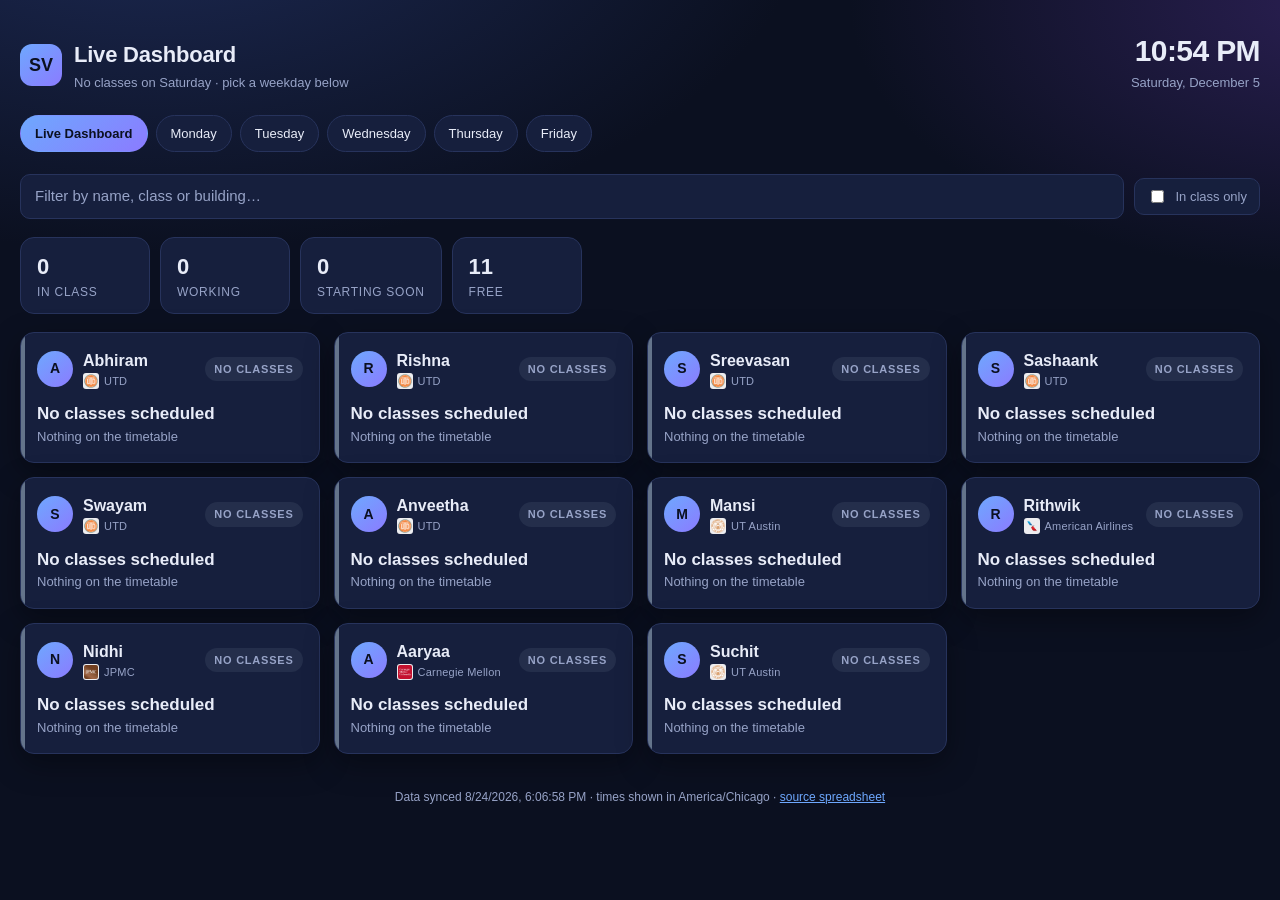
==== index.html @ 54a03b66 "intiial commit" ====
<!DOCTYPE html>
<html lang="en">
<head>
  <meta charset="utf-8" />
  <meta name="viewport" content="width=device-width, initial-scale=1" />
  <title>Live Dashboard &middot; Schedule Viewer</title>
  <meta name="description" content="Live view of who is in class right now and when they get out." />
  <link rel="stylesheet" href="./assets/styles.css" />
  <link rel="icon" href="data:image/svg+xml,<svg xmlns='http://www.w3.org/2000/svg' viewBox='0 0 100 100'><text y='.9em' font-size='90'>🗓️</text></svg>" />
</head>
<body>
  <div class="wrap">
    <header class="topbar">
      <div class="brand">
        <div class="brand-mark">SV</div>
        <div>
          <h1>Live Dashboard</h1>
          <p class="sub" id="sub">Loading&hellip;</p>
        </div>
      </div>
      <div class="clock">
        <div class="time" id="clock">--:--</div>
        <div class="date" id="date"></div>
      </div>
    </header>

    <nav class="nav" id="nav"></nav>

    <div class="toolbar">
      <input type="search" id="search" placeholder="Filter by name, class or building&hellip;" aria-label="Filter people" />
      <label class="toggle"><input type="checkbox" id="busy-only" /> In class only</label>
    </div>

    <section class="summary" id="summary"></section>
    <section class="grid" id="cards"></section>

    <footer id="footer"></footer>
  </div>

  <script type="module" src="./assets/dashboard.js"></script>
</body>
</html>
---- assets/styles.css ----
:root {
  --bg: #0b1020;
  --bg-soft: #121a33;
  --panel: #161f3d;
  --panel-2: #1c2749;
  --line: #27335c;
  --text: #e8ecf8;
  --muted: #97a3c7;
  --accent: #6ea8fe;
  --accent-2: #8b7bff;
  --live: #34d399;
  --warn: #fbbf24;
  --work: #38bdf8;
  --idle: #64748b;
  --radius: 14px;
  --shadow: 0 10px 30px rgba(0, 0, 0, 0.35);
}

* { box-sizing: border-box; }

html, body { height: 100%; }

body {
  margin: 0;
  background:
    radial-gradient(1100px 600px at 12% -12%, #1d2a55 0%, transparent 60%),
    radial-gradient(900px 500px at 105% 0%, #2a1f52 0%, transparent 55%),
    var(--bg);
  color: var(--text);
  font-family: "Inter", -apple-system, BlinkMacSystemFont, "Segoe UI", Roboto, Helvetica, Arial, sans-serif;
  font-size: 15px;
  line-height: 1.5;
  -webkit-font-smoothing: antialiased;
}

a { color: var(--accent); }

.wrap {
  max-width: 1280px;
  margin: 0 auto;
  padding: 28px 20px 72px;
}

/* ------------------------------- header ------------------------------- */

.topbar {
  display: flex;
  flex-wrap: wrap;
  align-items: flex-end;
  justify-content: space-between;
  gap: 18px;
  margin-bottom: 22px;
}

.brand {
  display: flex;
  align-items: center;
  gap: 12px;
}

.brand-mark {
  width: 42px;
  height: 42px;
  border-radius: 12px;
  background: linear-gradient(140deg, var(--accent), var(--accent-2));
  display: grid;
  place-items: center;
  font-weight: 700;
  color: #0b1020;
  font-size: 18px;
}

h1 {
  margin: 0;
  font-size: 22px;
  letter-spacing: -0.01em;
}

.sub {
  margin: 2px 0 0;
  color: var(--muted);
  font-size: 13px;
}

.clock {
  text-align: right;
}

.clock .time {
  font-size: 30px;
  font-weight: 700;
  font-variant-numeric: tabular-nums;
  letter-spacing: -0.02em;
}

.clock .date {
  color: var(--muted);
  font-size: 13px;
}

/* -------------------------------- nav --------------------------------- */

.nav {
  display: flex;
  flex-wrap: wrap;
  gap: 8px;
  margin-bottom: 22px;
}

.nav a,
.chip {
  display: inline-block;
  padding: 8px 14px;
  border-radius: 999px;
  border: 1px solid var(--line);
  background: var(--panel);
  color: var(--text);
  text-decoration: none;
  font-size: 13px;
  font-weight: 500;
  transition: background 0.15s ease, border-color 0.15s ease;
}

.nav a:hover { background: var(--panel-2); }

.nav a.active {
  background: linear-gradient(140deg, var(--accent), var(--accent-2));
  border-color: transparent;
  color: #0b1020;
  font-weight: 600;
}

.nav .spacer { flex: 1; }

/* ------------------------------ toolbar ------------------------------- */

.toolbar {
  display: flex;
  flex-wrap: wrap;
  gap: 10px;
  align-items: center;
  margin-bottom: 18px;
}

input[type="search"] {
  flex: 1;
  min-width: 200px;
  padding: 10px 14px;
  border-radius: 10px;
  border: 1px solid var(--line);
  background: var(--panel);
  color: var(--text);
  font: inherit;
}

input[type="search"]::placeholder { color: var(--muted); }

input[type="search"]:focus {
  outline: 2px solid var(--accent);
  outline-offset: 1px;
}

.toggle {
  display: inline-flex;
  align-items: center;
  gap: 8px;
  color: var(--muted);
  font-size: 13px;
  padding: 8px 12px;
  border: 1px solid var(--line);
  border-radius: 10px;
  background: var(--panel);
  cursor: pointer;
}

/* ------------------------------- cards -------------------------------- */

.summary {
  display: flex;
  flex-wrap: wrap;
  gap: 10px;
  margin-bottom: 18px;
}

.stat {
  background: var(--panel);
  border: 1px solid var(--line);
  border-radius: var(--radius);
  padding: 12px 16px;
  min-width: 130px;
}

.stat .n {
  font-size: 22px;
  font-weight: 700;
  font-variant-numeric: tabular-nums;
}

.stat .l {
  font-size: 12px;
  color: var(--muted);
  text-transform: uppercase;
  letter-spacing: 0.06em;
}

.grid {
  display: grid;
  grid-template-columns: repeat(auto-fill, minmax(285px, 1fr));
  align-items: stretch;
  gap: 14px;
}

.card {
  position: relative;
  display: flex;
  flex-direction: column;
  background: var(--panel);
  border: 1px solid var(--line);
  border-radius: var(--radius);
  padding: 16px;
  overflow: hidden;
  box-shadow: var(--shadow);
}

.card-foot { padding-top: 2px; }

.card::before {
  content: "";
  position: absolute;
  inset: 0 auto 0 0;
  width: 4px;
  background: var(--idle);
}

.card.is-busy::before { background: var(--live); }
.card.is-soon::before { background: var(--warn); }
.card.is-work::before { background: var(--work); }

.card-head {
  display: flex;
  align-items: center;
  gap: 10px;
  margin-bottom: 12px;
  flex: none;
}

.avatar {
  width: 36px;
  height: 36px;
  flex: none;
  border-radius: 50%;
  display: grid;
  place-items: center;
  font-weight: 700;
  font-size: 14px;
  color: #0b1020;
  background: linear-gradient(140deg, var(--accent), var(--accent-2));
}

.name {
  font-weight: 650;
  font-size: 16px;
}

.school {
  display: flex;
  align-items: center;
  gap: 5px;
  font-size: 11px;
  font-weight: 500;
  color: var(--muted);
  letter-spacing: 0.02em;
}

.org {
  width: 16px;
  height: 16px;
  object-fit: contain;
  flex: none;
  border-radius: 3px;
  background: rgba(255, 255, 255, 0.92);
  padding: 1px;
}

.badge {
  margin-left: auto;
  font-size: 11px;
  font-weight: 700;
  letter-spacing: 0.07em;
  text-transform: uppercase;
  padding: 4px 9px;
  border-radius: 999px;
  background: rgba(100, 116, 139, 0.18);
  color: var(--muted);
  white-space: nowrap;
}

.badge.busy { background: rgba(52, 211, 153, 0.16); color: var(--live); }
.badge.soon { background: rgba(251, 191, 36, 0.16); color: var(--warn); }
.badge.work { background: rgba(56, 189, 248, 0.16); color: var(--work); }

.now-line {
  font-size: 17px;
  font-weight: 600;
}

.now-meta,
.next-line {
  color: var(--muted);
  font-size: 13px;
}

.ends {
  margin-top: 8px;
  font-size: 13.5px;
  color: var(--text);
}

.ends strong { color: var(--live); }

.ends.est strong { color: var(--warn); }

.bar {
  height: 6px;
  border-radius: 999px;
  background: rgba(255, 255, 255, 0.08);
  margin-top: 10px;
  overflow: hidden;
}

.bar > i {
  display: block;
  height: 100%;
  border-radius: 999px;
  background: linear-gradient(90deg, var(--accent), var(--live));
}

.divider {
  height: 1px;
  background: var(--line);
  margin: 12px 0;
}

.up-next {
  display: flex;
  gap: 8px;
  align-items: baseline;
  font-size: 13px;
}

.up-next .k {
  color: var(--muted);
  text-transform: uppercase;
  font-size: 11px;
  letter-spacing: 0.06em;
  flex: none;
}

.rest {
  margin: 10px 0 0;
  padding: 0;
  list-style: none;
  font-size: 12.5px;
  color: var(--muted);
}

.rest li {
  display: flex;
  justify-content: space-between;
  gap: 10px;
  padding: 3px 0;
  border-top: 1px dashed rgba(255, 255, 255, 0.06);
}

.rest li span:first-child { color: var(--text); }

.rest li.done { opacity: 0.45; text-decoration: line-through; }

/* ------------------------------ day grid ------------------------------ */

.board-scroll {
  overflow-x: auto;
  border: 1px solid var(--line);
  border-radius: var(--radius);
  background: var(--panel);
  box-shadow: var(--shadow);
}

.board {
  display: grid;
  min-width: 900px;
  position: relative;
}

.board .hcell {
  position: sticky;
  top: 0;
  z-index: 3;
  background: var(--panel-2);
  border-bottom: 1px solid var(--line);
  border-left: 1px solid var(--line);
  padding: 10px 8px;
  text-align: center;
  font-weight: 650;
  font-size: 13px;
}

.board .hcell .org { margin-right: 5px; vertical-align: -3px; }

.board .hcell.corner {
  left: 0;
  z-index: 4;
  border-left: 0;
}

.board .tcell {
  position: sticky;
  left: 0;
  z-index: 2;
  background: var(--panel);
  border-bottom: 1px solid rgba(255, 255, 255, 0.04);
  padding: 4px 10px;
  font-size: 11.5px;
  color: var(--muted);
  font-variant-numeric: tabular-nums;
  text-align: right;
}

.board .tcell.hour { color: var(--text); font-weight: 600; }

.board .slot {
  border-left: 1px solid var(--line);
  border-bottom: 1px solid rgba(255, 255, 255, 0.04);
  min-height: 26px;
}

.board .slot.hour { border-bottom-color: rgba(255, 255, 255, 0.09); }

.board .ev {
  margin: 2px 3px;
  align-self: start;
  border-radius: 9px;
  padding: 5px 8px;
  font-size: 12.5px;
  line-height: 1.2;
  overflow: hidden;
  border: 1px solid rgba(255, 255, 255, 0.14);
  background: linear-gradient(140deg, rgba(110, 168, 254, 0.28), rgba(139, 123, 255, 0.28));
  z-index: 1;
}

.board .ev b,
.board .ev small,
.board .ev .t {
  display: block;
  white-space: nowrap;
  overflow: hidden;
  text-overflow: ellipsis;
}

.board .ev b { font-size: 13px; }

.board .ev small { color: rgba(232, 236, 248, 0.72); font-size: 11px; }

.board .ev .t {
  margin-top: 2px;
  font-size: 10.5px;
  color: rgba(232, 236, 248, 0.66);
  font-variant-numeric: tabular-nums;
}

.board .ev.short {
  padding: 3px 8px;
  font-size: 11.5px;
}

.board .ev.short small,
.board .ev.short .t { display: none; }

.board .nowline {
  grid-column: 2 / -1;
  position: relative;
  align-self: start;
  height: 0;
  z-index: 5;
  pointer-events: none;
  border-top: 1px solid rgba(255, 93, 143, 0.55);
}

.board .nowline::after {
  content: "";
  position: absolute;
  left: -4px;
  top: -4px;
  width: 7px;
  height: 7px;
  border-radius: 50%;
  background: #ff5d8f;
}

/* --------------------------- day list (mobile) ------------------------ */

.daylist { display: none; }

.person-block {
  background: var(--panel);
  border: 1px solid var(--line);
  border-radius: var(--radius);
  padding: 14px 16px;
  margin-bottom: 12px;
}

.person-block h3 {
  margin: 0 0 8px;
  font-size: 15px;
  display: flex;
  align-items: center;
  gap: 7px;
}

.person-block ul { margin: 0; padding: 0; list-style: none; }

.person-block li {
  display: flex;
  gap: 12px;
  padding: 6px 0;
  border-top: 1px solid rgba(255, 255, 255, 0.06);
  font-size: 13.5px;
}

.person-block li time {
  flex: none;
  width: 132px;
  color: var(--muted);
  font-variant-numeric: tabular-nums;
}

.empty {
  color: var(--muted);
  font-size: 13px;
  font-style: italic;
}

footer {
  margin-top: 34px;
  color: var(--muted);
  font-size: 12px;
  text-align: center;
}

.err {
  background: rgba(255, 93, 143, 0.12);
  border: 1px solid rgba(255, 93, 143, 0.4);
  color: #ffc2d4;
  padding: 14px 16px;
  border-radius: var(--radius);
}

@media (max-width: 760px) {
  .board-scroll { display: none; }
  .daylist { display: block; }
  .clock { text-align: left; }
  .clock .time { font-size: 24px; }
}
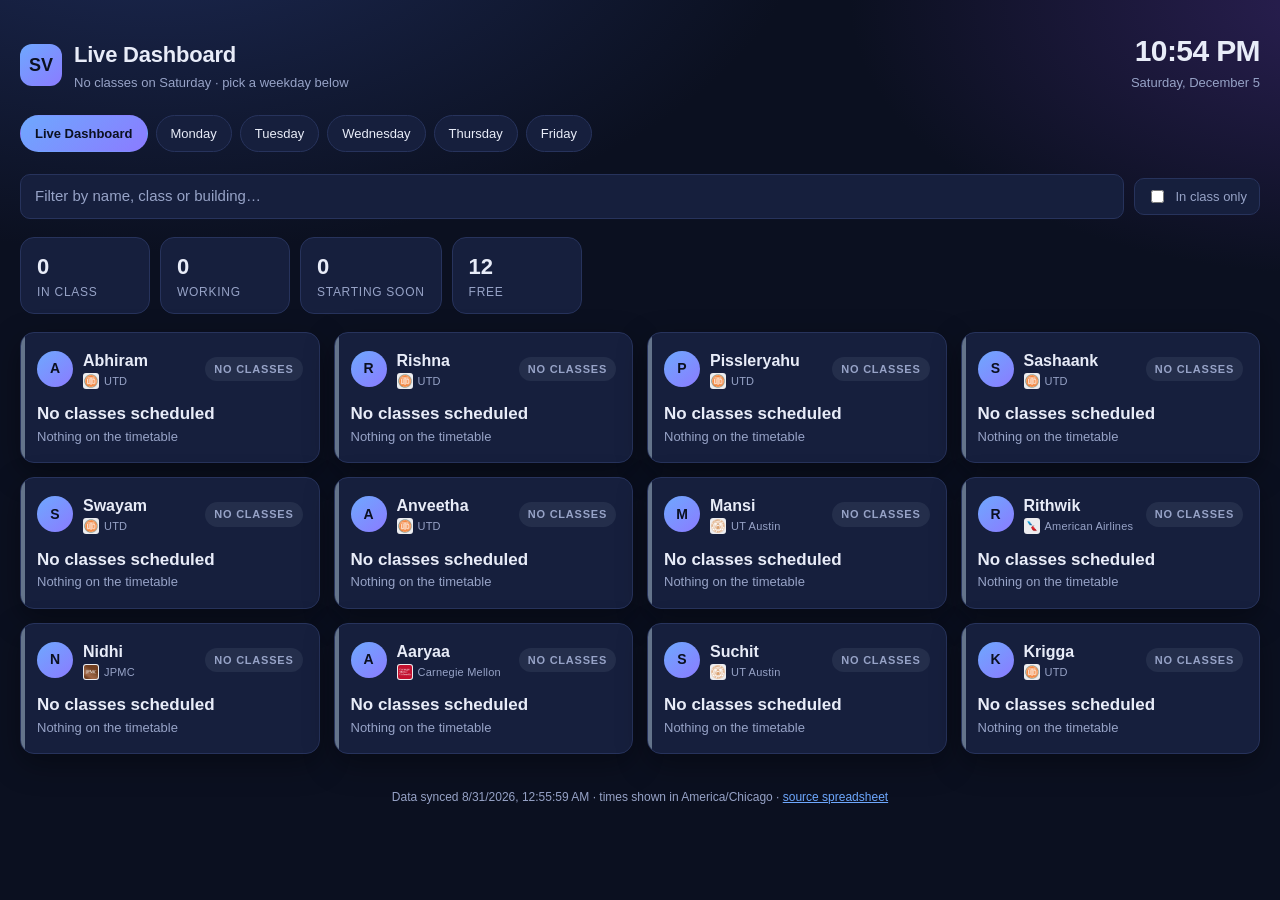
==== commit d56648b2: "c" ====
--- a/index.html
+++ b/index.html
@@ -5,7 +5,7 @@
   <meta name="viewport" content="width=device-width, initial-scale=1" />
   <title>Live Dashboard &middot; Schedule Viewer</title>
   <meta name="description" content="Live view of who is in class right now and when they get out." />
-  <link rel="stylesheet" href="./assets/styles.css" />
+  <link rel="stylesheet" href="./assets/styles.css?v=2" />
   <link rel="icon" href="data:image/svg+xml,<svg xmlns='http://www.w3.org/2000/svg' viewBox='0 0 100 100'><text y='.9em' font-size='90'>🗓️</text></svg>" />
 </head>
 <body>
@@ -37,6 +37,6 @@
     <footer id="footer"></footer>
   </div>
 
-  <script type="module" src="./assets/dashboard.js"></script>
+  <script type="module" src="./assets/dashboard.js?v=2"></script>
 </body>
 </html>
--- a/assets/styles.css
+++ b/assets/styles.css
@@ -469,13 +469,20 @@
   font-variant-numeric: tabular-nums;
 }
 
-.board .ev.short {
+.board .ev.short,
+.board .ev.mini,
+.board .ev.tiny {
   padding: 3px 8px;
   font-size: 11.5px;
-}
-
-.board .ev.short small,
-.board .ev.short .t { display: none; }
+  line-height: 1.15;
+}
+
+.board .ev.short .t { margin-top: 0; }
+
+.board .ev.mini .t { display: none; }
+
+.board .ev.tiny small,
+.board .ev.tiny .t { display: none; }
 
 .board .nowline {
   grid-column: 2 / -1;
